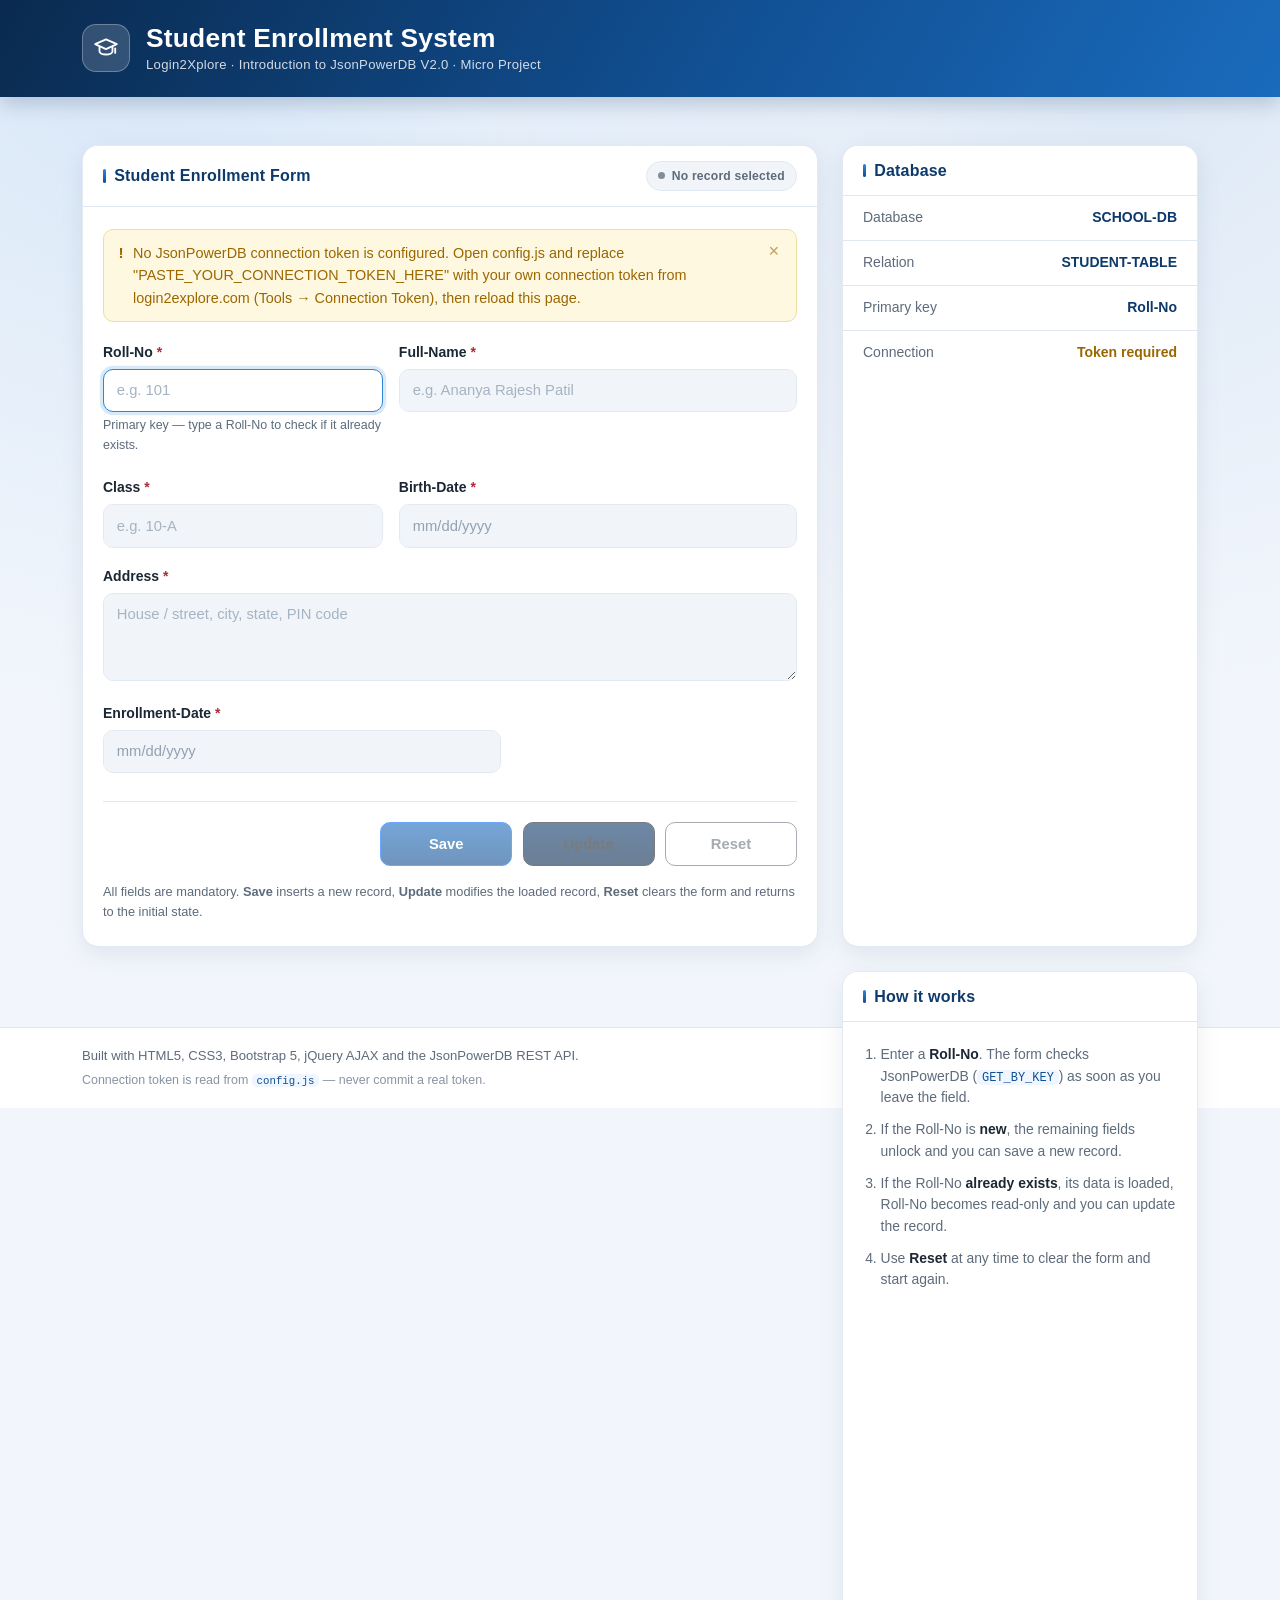
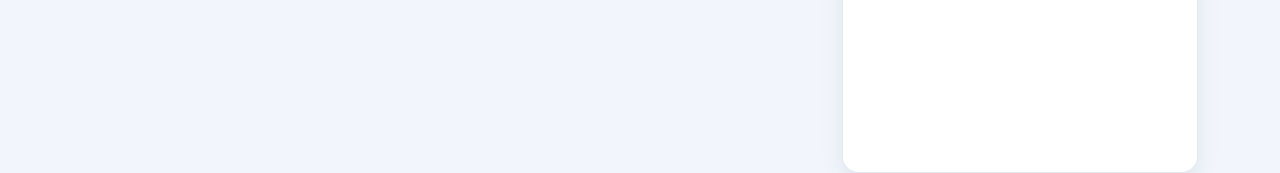
==== index.html @ d980873e "Add complete Student Enrollment System using JsonPowerDB - index.html: responsive Bootstrap 5 enroll" ====
<!DOCTYPE html>
<html lang="en">
<head>
  <meta charset="UTF-8">
  <meta name="viewport" content="width=device-width, initial-scale=1">
  <title>Student Enrollment System | JsonPowerDB</title>
  <meta name="description"
        content="Student Enrollment System built with HTML5, CSS3, Bootstrap 5, jQuery AJAX and JsonPowerDB (Login2Xplore micro project).">
  <link rel="icon" type="image/svg+xml" href="assets/favicon.svg">

  <!-- Bootstrap 5 and jQuery are vendored in /vendor so the project also works
       offline. To use the CDN versions instead, see README.md -> "How to Run". -->
  <link rel="stylesheet" href="vendor/bootstrap.min.css">
  <link rel="stylesheet" href="style.css">
</head>
<body>

  <!-- ====================== Page header ====================== -->
  <header class="app-header">
    <div class="container">
      <div class="d-flex align-items-center gap-3">
        <span class="brand-mark" aria-hidden="true">
          <svg viewBox="0 0 24 24" width="26" height="26" fill="none"
               stroke="currentColor" stroke-width="1.7" stroke-linecap="round" stroke-linejoin="round">
            <path d="M2 8.5 12 4l10 4.5-10 4.5L2 8.5Z"/>
            <path d="M6 10.8V15c0 1.7 2.7 3 6 3s6-1.3 6-3v-4.2"/>
            <path d="M20.5 12.5v4"/>
          </svg>
        </span>
        <div>
          <h1 class="app-title">Student Enrollment System</h1>
          <p class="app-subtitle">
            Login2Xplore &middot; Introduction to JsonPowerDB V2.0 &middot; Micro Project
          </p>
        </div>
      </div>
    </div>
  </header>

  <!-- ====================== Main content ====================== -->
  <main class="container py-4 py-lg-5">
    <div class="row g-4">

      <!-- ------------------ Enrollment form ------------------ -->
      <div class="col-lg-8">
        <section class="card app-card" aria-labelledby="formCardTitle">
          <div class="card-header app-card-header">
            <h2 class="app-card-title" id="formCardTitle">Student Enrollment Form</h2>
            <span class="status-badge" id="recordStatusBadge" data-state="initial">
              No record selected
            </span>
          </div>

          <div class="card-body">

            <!-- Messages: success / error / warning / info -->
            <div id="feedbackArea" class="feedback-area" role="status" aria-live="polite"></div>

            <!-- All fields except Roll-No start disabled; script.js manages
                 the enabled/disabled state for each workflow step. -->
            <form id="enrollmentForm" novalidate autocomplete="off">

              <!-- ----- Row 1: Roll-No + Full-Name ----- -->
              <div class="row g-3">
                <div class="col-md-5">
                  <label for="rollNo" class="form-label">
                    Roll-No <span class="req">*</span>
                  </label>
                  <input type="text" class="form-control" id="rollNo" name="Roll-No"
                         placeholder="e.g. 101" maxlength="20" autocomplete="off"
                         aria-describedby="rollNoHelp" required>
                  <div class="invalid-feedback" id="rollNoError"></div>
                  <div class="form-text" id="rollNoHelp">
                    Primary key &mdash; type a Roll-No to check if it already exists.
                  </div>
                </div>

                <div class="col-md-7">
                  <label for="fullName" class="form-label">
                    Full-Name <span class="req">*</span>
                  </label>
                  <input type="text" class="form-control" id="fullName" name="Full-Name"
                         placeholder="e.g. Ananya Rajesh Patil" maxlength="60" required disabled>
                  <div class="invalid-feedback" id="fullNameError"></div>
                </div>
              </div>

              <!-- ----- Row 2: Class + Birth-Date ----- -->
              <div class="row g-3 mt-1">
                <div class="col-md-5">
                  <label for="studentClass" class="form-label">
                    Class <span class="req">*</span>
                  </label>
                  <input type="text" class="form-control" id="studentClass" name="Class"
                         placeholder="e.g. 10-A" maxlength="20" required disabled>
                  <div class="invalid-feedback" id="studentClassError"></div>
                </div>

                <div class="col-md-7">
                  <label for="birthDate" class="form-label">
                    Birth-Date <span class="req">*</span>
                  </label>
                  <input type="date" class="form-control" id="birthDate" name="Birth-Date" required disabled>
                  <div class="invalid-feedback" id="birthDateError"></div>
                </div>
              </div>

              <!-- ----- Row 3: Address ----- -->
              <div class="mt-3">
                <label for="address" class="form-label">
                  Address <span class="req">*</span>
                </label>
                <textarea class="form-control" id="address" name="Address" rows="3"
                          placeholder="House / street, city, state, PIN code"
                          maxlength="200" required disabled></textarea>
                <div class="invalid-feedback" id="addressError"></div>
              </div>

              <!-- ----- Row 4: Enrollment-Date ----- -->
              <div class="row g-3 mt-1">
                <div class="col-md-7">
                  <label for="enrollmentDate" class="form-label">
                    Enrollment-Date <span class="req">*</span>
                  </label>
                  <input type="date" class="form-control" id="enrollmentDate"
                         name="Enrollment-Date" required disabled>
                  <div class="invalid-feedback" id="enrollmentDateError"></div>
                </div>
              </div>

              <!-- ----- Action buttons ----- -->
              <div class="form-actions">
                <button type="submit" class="btn btn-primary" id="btnSave" disabled>
                  <span class="spinner-border spinner-border-sm btn-spinner" aria-hidden="true"></span>
                  <span>Save</span>
                </button>
                <button type="button" class="btn btn-update" id="btnUpdate" disabled>
                  <span class="spinner-border spinner-border-sm btn-spinner" aria-hidden="true"></span>
                  <span>Update</span>
                </button>
                <button type="button" class="btn btn-outline-secondary" id="btnReset" disabled>
                  Reset
                </button>
              </div>

              <p class="form-note">
                All fields are mandatory. <strong>Save</strong> inserts a new record,
                <strong>Update</strong> modifies the loaded record, <strong>Reset</strong>
                clears the form and returns to the initial state.
              </p>
            </form>

            <!-- Loading overlay (shown while a JsonPowerDB request is running) -->
            <div class="form-loader" id="formLoader" hidden>
              <div class="form-loader-box">
                <div class="spinner-border text-primary" role="status" aria-hidden="true"></div>
                <p class="form-loader-text" id="formLoaderText">Working…</p>
              </div>
            </div>

          </div>
        </section>
      </div>

      <!-- ------------------ Side information ------------------ -->
      <aside class="col-lg-4">
        <section class="card app-card mb-4" aria-labelledby="dbCardTitle">
          <div class="card-header app-card-header">
            <h2 class="app-card-title" id="dbCardTitle">Database</h2>
          </div>
          <ul class="list-group list-group-flush db-list">
            <li class="list-group-item">
              <span class="db-key">Database</span>
              <span class="db-value" id="dbNameLabel">SCHOOL-DB</span>
            </li>
            <li class="list-group-item">
              <span class="db-key">Relation</span>
              <span class="db-value" id="relNameLabel">STUDENT-TABLE</span>
            </li>
            <li class="list-group-item">
              <span class="db-key">Primary key</span>
              <span class="db-value" id="pkLabel">Roll-No</span>
            </li>
            <li class="list-group-item">
              <span class="db-key">Connection</span>
              <span class="db-value" id="tokenStatusLabel">Not configured</span>
            </li>
          </ul>
        </section>

        <section class="card app-card" aria-labelledby="stepsCardTitle">
          <div class="card-header app-card-header">
            <h2 class="app-card-title" id="stepsCardTitle">How it works</h2>
          </div>
          <div class="card-body">
            <ol class="steps">
              <li>Enter a <strong>Roll-No</strong>. The form checks JsonPowerDB
                  (<code>GET_BY_KEY</code>) as soon as you leave the field.</li>
              <li>If the Roll-No is <strong>new</strong>, the remaining fields unlock and
                  you can save a new record.</li>
              <li>If the Roll-No <strong>already exists</strong>, its data is loaded,
                  Roll-No becomes read-only and you can update the record.</li>
              <li>Use <strong>Reset</strong> at any time to clear the form and start again.</li>
            </ol>
          </div>
        </section>
      </aside>

    </div>
  </main>

  <!-- ====================== Footer ====================== -->
  <footer class="app-footer">
    <div class="container">
      <p class="mb-1">
        Built with HTML5, CSS3, Bootstrap 5, jQuery AJAX and the
        JsonPowerDB REST API.
      </p>
      <p class="mb-0 footer-muted">
        Connection token is read from <code>config.js</code> — never commit a real token.
      </p>
    </div>
  </footer>

  <!-- Scripts: jQuery first, then Bootstrap, then app configuration and logic -->
  <script src="vendor/jquery.min.js"></script>
  <script src="vendor/bootstrap.bundle.min.js"></script>
  <script src="config.js"></script>
  <script src="script.js"></script>
</body>
</html>
---- style.css ----
/* ==========================================================================
   style.css — Student Enrollment System (JsonPowerDB)
   Design: professional blue & white, Bootstrap 5 foundation + custom theme.
   ========================================================================== */

/* ---------------------------------------------------------------- 1. Theme */
:root {
  --blue-900: #0a2a4f;
  --blue-800: #0d3a6b;
  --blue-700: #114f92;
  --blue-600: #1a6bbd;
  --blue-500: #2f86d8;
  --blue-100: #dbeafe;
  --blue-50:  #eff6ff;

  --ink:      #1b2733;
  --muted:    #5d6b7b;
  --line:     #dfe7f1;
  --surface:  #ffffff;
  --page-bg:  #f2f6fc;

  --success:  #157347;
  --success-bg: #e8f6ee;
  --danger:   #b02a37;
  --danger-bg:#fdecee;
  --warning:  #9a6700;
  --warning-bg: #fff8e1;
  --info:     var(--blue-700);
  --info-bg:  var(--blue-50);

  --radius-lg: 16px;
  --radius-md: 10px;
  --shadow-sm: 0 1px 2px rgba(16, 42, 74, .06);
  --shadow-md: 0 8px 24px rgba(16, 42, 74, .08);
  --shadow-lg: 0 18px 44px rgba(16, 42, 74, .14);
}

/* ------------------------------------------------------------- 2. Base */
html {
  -webkit-text-size-adjust: 100%;
}

body {
  min-height: 100vh;
  margin: 0;
  display: flex;
  flex-direction: column;
  font-family: "Segoe UI", Roboto, "Helvetica Neue", Arial, system-ui, sans-serif;
  color: var(--ink);
  background-color: var(--page-bg);
  background-image:
    radial-gradient(circle at 12% 0%, rgba(47, 134, 216, .14), transparent 45%),
    radial-gradient(circle at 88% 4%, rgba(26, 107, 189, .10), transparent 42%);
  background-repeat: no-repeat;
  font-size: 15px;
  line-height: 1.55;
}

main {
  flex: 1 0 auto;
}

code {
  color: var(--blue-700);
  background: var(--blue-50);
  padding: .05rem .3rem;
  border-radius: 5px;
  font-size: .86em;
}

/* ----------------------------------------------------------- 3. Header */
.app-header {
  background-image: linear-gradient(120deg, var(--blue-900) 0%, var(--blue-700) 55%, var(--blue-600) 100%);
  color: #fff;
  padding: 1.35rem 0;
  box-shadow: 0 6px 20px rgba(10, 42, 79, .22);
}

.brand-mark {
  display: inline-flex;
  align-items: center;
  justify-content: center;
  width: 48px;
  height: 48px;
  flex: 0 0 48px;
  border-radius: 14px;
  color: #fff;
  background: rgba(255, 255, 255, .16);
  border: 1px solid rgba(255, 255, 255, .28);
}

.app-title {
  margin: 0;
  font-size: clamp(1.15rem, 1rem + 1.1vw, 1.65rem);
  font-weight: 700;
  letter-spacing: .2px;
  line-height: 1.25;
}

.app-subtitle {
  margin: 0;
  font-size: .82rem;
  letter-spacing: .3px;
  color: rgba(255, 255, 255, .82);
}

/* ------------------------------------------------------------- 4. Cards */
.app-card {
  border: 1px solid rgba(223, 231, 241, .9);
  border-radius: var(--radius-lg);
  background: var(--surface);
  box-shadow: var(--shadow-md);
  overflow: hidden;
  height: 100%;
}

.app-card-header {
  display: flex;
  align-items: center;
  justify-content: space-between;
  gap: .75rem;
  flex-wrap: wrap;
  padding: .95rem 1.25rem;
  background: #fff;
  border-bottom: 1px solid var(--line);
}

.app-card-title {
  position: relative;
  margin: 0;
  padding-left: .7rem;
  font-size: 1rem;
  font-weight: 700;
  letter-spacing: .2px;
  color: var(--blue-800);
}

.app-card-title::before {
  content: "";
  position: absolute;
  left: 0;
  top: .18em;
  bottom: .18em;
  width: 3px;
  border-radius: 3px;
  background: linear-gradient(var(--blue-500), var(--blue-700));
}

.app-card .card-body {
  padding: 1.35rem 1.25rem 1.5rem;
}

/* --------------------------------------------------- 5. Record status */
.status-badge {
  display: inline-flex;
  align-items: center;
  gap: .4rem;
  padding: .3rem .7rem;
  border-radius: 999px;
  font-size: .76rem;
  font-weight: 600;
  letter-spacing: .2px;
  white-space: nowrap;
  background: #f1f5f9;
  color: var(--muted);
  border: 1px solid var(--line);
}

.status-badge::before {
  content: "";
  width: 7px;
  height: 7px;
  border-radius: 50%;
  background: currentColor;
  opacity: .75;
}

.status-badge[data-state="insert"] {
  background: var(--success-bg);
  color: var(--success);
  border-color: #bfe3cd;
}

.status-badge[data-state="update"] {
  background: var(--info-bg);
  color: var(--info);
  border-color: #c3dcf7;
}

.status-badge[data-state="error"] {
  background: var(--danger-bg);
  color: var(--danger);
  border-color: #f3c9ce;
}

/* --------------------------------------------------------- 6. Alerts */
.feedback-area:empty {
  display: none;
}

.app-alert {
  display: flex;
  align-items: flex-start;
  gap: .6rem;
  margin-bottom: 1.1rem;
  padding: .75rem .9rem;
  border-radius: var(--radius-md);
  border: 1px solid transparent;
  font-size: .9rem;
  animation: alert-in .18s ease-out;
}

@keyframes alert-in {
  from { opacity: 0; transform: translateY(-4px); }
  to   { opacity: 1; transform: translateY(0); }
}

.app-alert-icon {
  flex: 0 0 auto;
  margin-top: .1rem;
  font-weight: 700;
  font-size: .95rem;
  line-height: 1.2;
}

.app-alert-body {
  flex: 1 1 auto;
  min-width: 0;
  word-wrap: break-word;
}

.app-alert-close {
  flex: 0 0 auto;
  border: 0;
  background: transparent;
  color: inherit;
  opacity: .6;
  font-size: 1.15rem;
  line-height: 1;
  padding: 0 .15rem;
  cursor: pointer;
}

.app-alert-close:hover,
.app-alert-close:focus-visible {
  opacity: 1;
}

.app-alert--success { background: var(--success-bg); color: var(--success); border-color: #bfe3cd; }
.app-alert--danger  { background: var(--danger-bg);  color: var(--danger);  border-color: #f3c9ce; }
.app-alert--warning { background: var(--warning-bg); color: var(--warning); border-color: #f0dda1; }
.app-alert--info    { background: var(--info-bg);    color: var(--info);    border-color: #c3dcf7; }

/* ---------------------------------------------------------- 7. Fields */
.form-label {
  margin-bottom: .35rem;
  font-size: .875rem;
  font-weight: 600;
  color: var(--ink);
}

.req {
  color: var(--danger);
  font-weight: 700;
}

.form-control {
  border-radius: var(--radius-md);
  border-color: #cfdaea;
  padding: .6rem .8rem;
  font-size: .925rem;
  color: var(--ink);
  background-color: #fff;
  transition: border-color .15s ease, box-shadow .15s ease, background-color .15s ease;
}

.form-control::placeholder {
  color: #a6b3c2;
}

.form-control:focus {
  border-color: var(--blue-500);
  box-shadow: 0 0 0 .2rem rgba(47, 134, 216, .18);
  background-color: #fff;
}

.form-control:disabled,
.form-control[readonly] {
  background-color: #f1f5fa;
  border-color: #e2e9f2;
  color: #93a1b1;
  cursor: not-allowed;
}

textarea.form-control {
  resize: vertical;
  min-height: 84px;
}

.form-text {
  font-size: .78rem;
  color: var(--muted);
}

.invalid-feedback {
  font-size: .79rem;
  font-weight: 500;
}

.form-control.is-invalid {
  border-color: var(--danger);
  background-image: none;
}

.form-control.is-invalid:focus {
  box-shadow: 0 0 0 .2rem rgba(176, 42, 55, .16);
}

/* --------------------------------------------------------- 8. Buttons */
.form-actions {
  display: flex;
  flex-wrap: wrap;
  justify-content: flex-end;
  gap: .65rem;
  margin-top: 1.75rem;
  padding-top: 1.25rem;
  border-top: 1px solid var(--line);
}

.form-actions .btn {
  min-width: 132px;
  padding: .62rem 1.35rem;
  border-radius: var(--radius-md);
  font-size: .925rem;
  font-weight: 600;
  display: inline-flex;
  align-items: center;
  justify-content: center;
  gap: .45rem;
  transition: transform .12s ease, box-shadow .15s ease, background-color .15s ease;
}

.form-actions .btn:not(:disabled):hover {
  transform: translateY(-1px);
  box-shadow: var(--shadow-md);
}

.form-actions .btn:disabled {
  transform: none;
  box-shadow: none;
  opacity: .6;
  cursor: not-allowed;
}

.btn-primary {
  --bs-btn-bg: var(--blue-700);
  --bs-btn-border-color: var(--blue-700);
  --bs-btn-hover-bg: var(--blue-600);
  --bs-btn-hover-border-color: var(--blue-600);
  --bs-btn-active-bg: var(--blue-800);
  --bs-btn-active-border-color: var(--blue-800);
  background-image: linear-gradient(180deg, var(--blue-600), var(--blue-700));
  border-color: var(--blue-700);
}

.btn-update {
  color: #fff;
  background-image: linear-gradient(180deg, var(--blue-800), var(--blue-900));
  border: 1px solid var(--blue-900);
}

.btn-update:hover,
.btn-update:focus-visible {
  color: #fff;
  background-image: linear-gradient(180deg, var(--blue-700), var(--blue-800));
}

.btn-outline-secondary {
  --bs-btn-color: var(--blue-800);
  --bs-btn-border-color: #c6d3e3;
  --bs-btn-hover-bg: #eef3fa;
  --bs-btn-hover-border-color: #b3c3d6;
  --bs-btn-hover-color: var(--blue-900);
  background: #fff;
}

.btn-spinner {
  display: none;
  width: .95rem;
  height: .95rem;
  border-width: .15em;
}

.btn.is-loading .btn-spinner {
  display: inline-block;
}

.btn:focus-visible {
  outline: 2px solid var(--blue-500);
  outline-offset: 2px;
}

.form-note {
  margin: 1rem 0 0;
  font-size: .8rem;
  color: var(--muted);
}

/* ------------------------------------------------- 9. Loading overlay */
#enrollmentForm {
  position: relative;
}

.form-loader {
  position: absolute;
  inset: 0;
  display: flex;
  align-items: center;
  justify-content: center;
  z-index: 6;
  border-radius: var(--radius-md);
  background: rgba(255, 255, 255, .78);
  -webkit-backdrop-filter: blur(2px);
  backdrop-filter: blur(2px);
}

.form-loader[hidden] {
  display: none;
}

.form-loader-box {
  display: flex;
  flex-direction: column;
  align-items: center;
  gap: .55rem;
  padding: 1rem 1.4rem;
  text-align: center;
}

.form-loader-text {
  margin: 0;
  font-size: .85rem;
  font-weight: 600;
  color: var(--blue-800);
}

/* ------------------------------------------------- 10. Side panel */
.db-list .list-group-item {
  display: flex;
  align-items: center;
  justify-content: space-between;
  gap: .75rem;
  padding: .7rem 1.25rem;
  font-size: .875rem;
  border-color: var(--line);
}

.db-key {
  color: var(--muted);
  font-weight: 500;
}

.db-value {
  font-weight: 600;
  color: var(--blue-800);
  text-align: right;
  word-break: break-word;
}

.db-value.is-ok   { color: var(--success); }
.db-value.is-warn { color: var(--warning); }

.steps {
  margin: 0;
  padding-left: 1.1rem;
  font-size: .87rem;
  color: var(--muted);
}

.steps li {
  margin-bottom: .65rem;
}

.steps li:last-child {
  margin-bottom: 0;
}

.steps strong {
  color: var(--ink);
}

/* ------------------------------------------------------- 11. Footer */
.app-footer {
  margin-top: 2rem;
  padding: 1.15rem 0;
  background: #fff;
  border-top: 1px solid var(--line);
  font-size: .82rem;
  color: var(--muted);
}

.footer-muted {
  font-size: .78rem;
  color: #8794a4;
}

/* -------------------------------------------------- 12. Responsive */
@media (max-width: 767.98px) {
  body {
    font-size: 14.5px;
  }

  .app-header {
    padding: 1.1rem 0;
  }

  .brand-mark {
    width: 42px;
    height: 42px;
    flex-basis: 42px;
    border-radius: 12px;
  }

  .app-card .card-body {
    padding: 1.1rem 1rem 1.25rem;
  }

  .app-card-header {
    padding: .85rem 1rem;
  }

  .form-actions {
    flex-direction: column-reverse;
    gap: .55rem;
  }

  .form-actions .btn {
    width: 100%;
    min-width: 0;
  }
}

/* Respect users who prefer less motion. */
@media (prefers-reduced-motion: reduce) {
  *,
  *::before,
  *::after {
    animation-duration: .001ms !important;
    transition-duration: .001ms !important;
  }
}
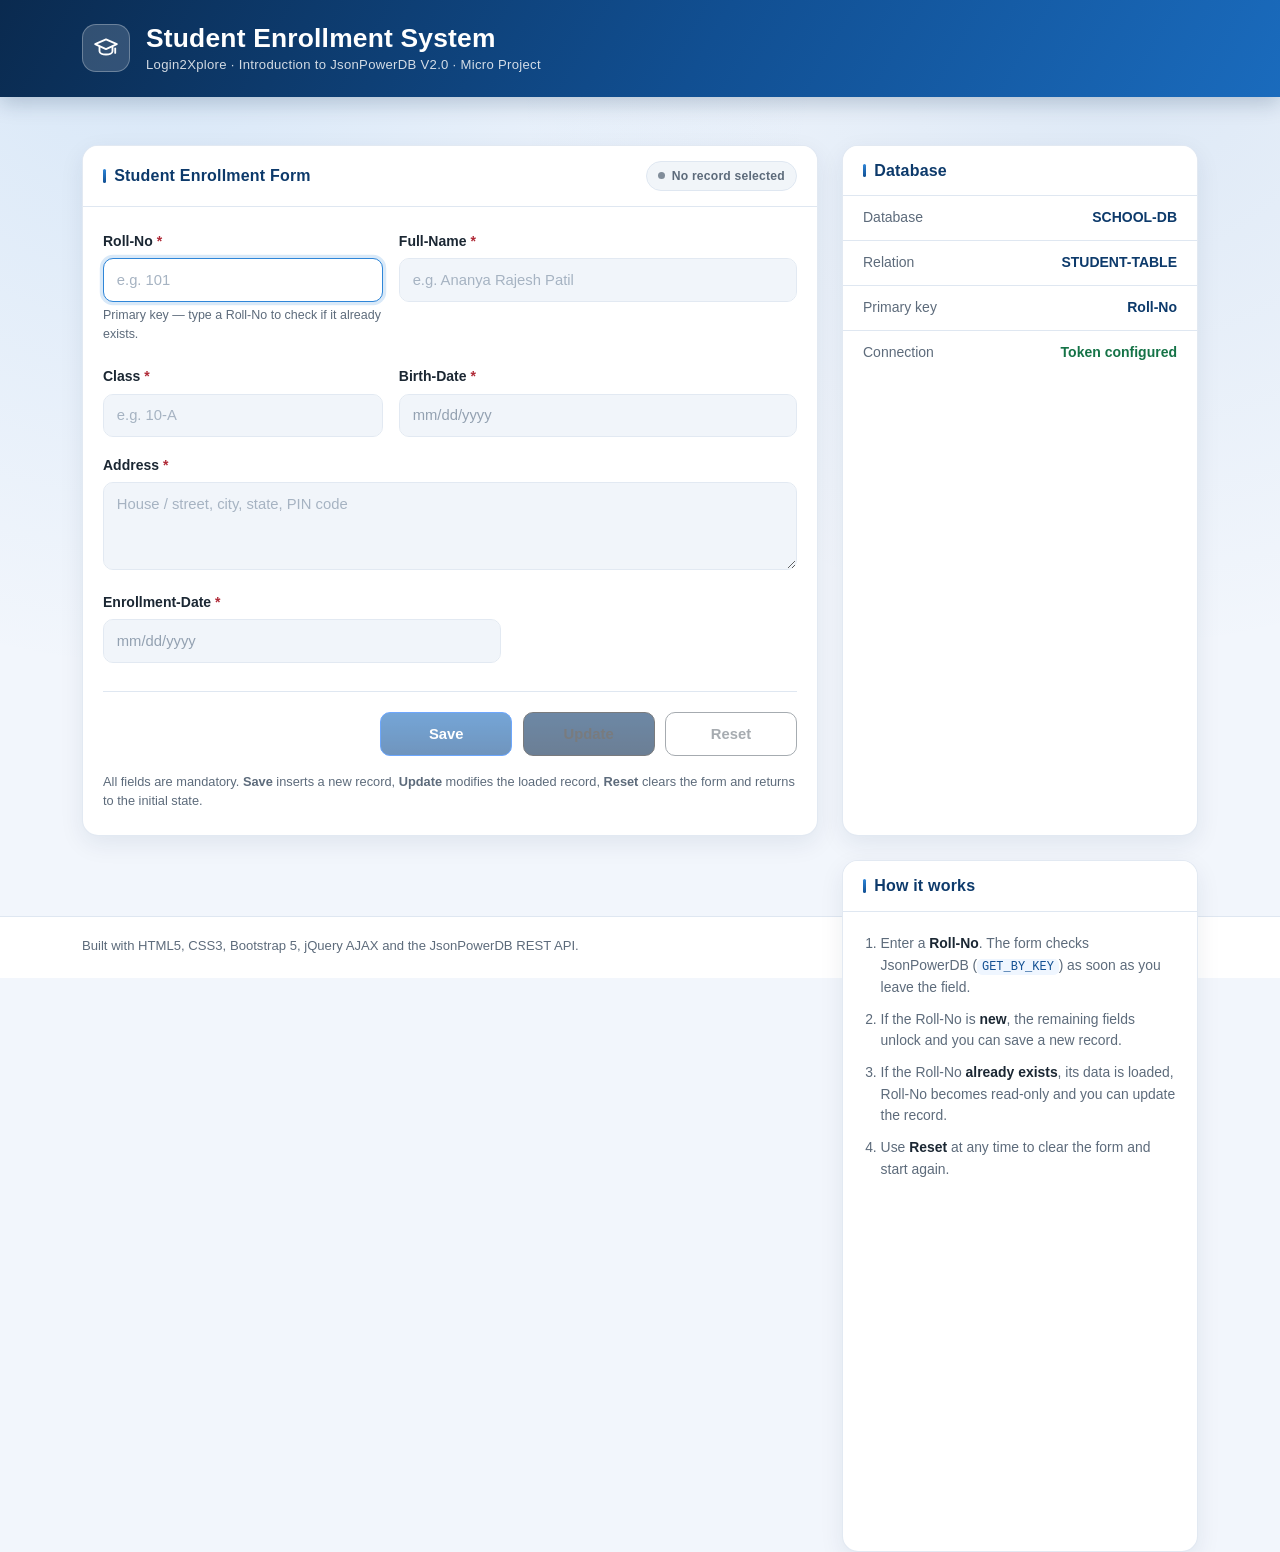
==== commit 5722be90: "Update index.html" ====
--- a/index.html
+++ b/index.html
@@ -216,9 +216,7 @@
         Built with HTML5, CSS3, Bootstrap 5, jQuery AJAX and the
         JsonPowerDB REST API.
       </p>
-      <p class="mb-0 footer-muted">
-        Connection token is read from <code>config.js</code> — never commit a real token.
-      </p>
+      
     </div>
   </footer>
 
